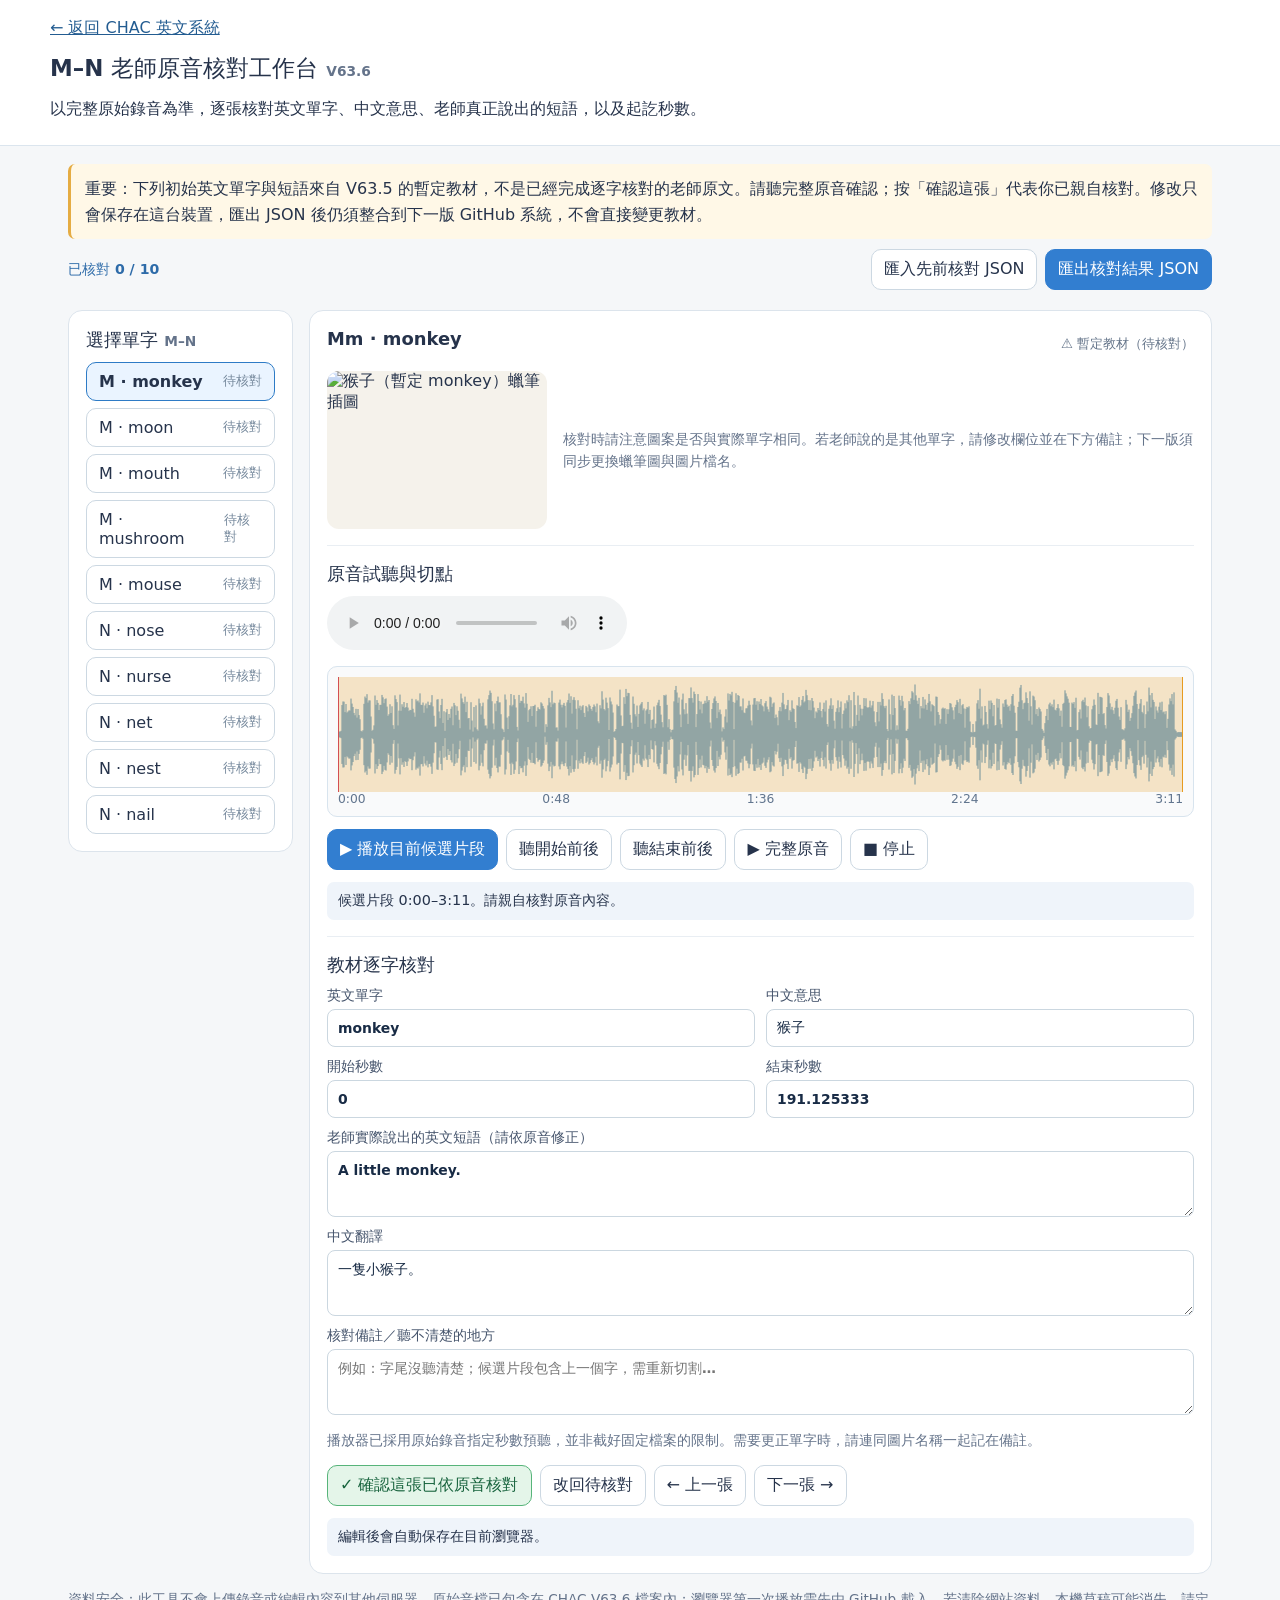
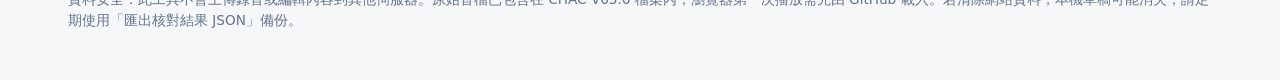
==== mn-review.html @ 21d8c5e6 "Add files via upload" ====
<!doctype html>
<html lang="zh-Hant">
<head>
<meta charset="utf-8"><meta name="viewport" content="width=device-width, initial-scale=1, viewport-fit=cover">
<meta name="theme-color" content="#edf5fb"><title>CHAC V63.6｜M–N 老師原音核對</title>
<style>
:root {font-family:system-ui,-apple-system,"Noto Sans TC",sans-serif;color:#26334b;background:#f5f7f9;font-synthesis:none}
*{box-sizing:border-box}body{margin:0}button,input,textarea{font:inherit}button{cursor:pointer;border:1px solid #ccd8e2;border-radius:10px;background:#fff;padding:9px 12px;color:#26334b}button:hover{background:#eff6fc}button:focus-visible,input:focus-visible,textarea:focus-visible{outline:3px solid #4b98ec;outline-offset:2px}
a{color:#235c91}h1{font-size:1.43rem;margin:.1em 0 .5em}h2{font-size:1.12rem;margin:0 0 10px}p{line-height:1.65}.small,.help{font-size:.86rem;color:#64738a}.warn{padding:12px 14px;background:#fff8e7;border-left:3px solid #e5ac43;border-radius:7px;line-height:1.6}
.header{background:#fff;border-bottom:1px solid #dbe5ee;padding:18px max(16px,calc((100vw - 1180px)/2))}.header p{margin:5px 0}.header a{display:inline-block;margin-bottom:12px}.container{max-width:1180px;margin:auto;padding:18px}.bar{display:flex;justify-content:space-between;align-items:center;flex-wrap:wrap;gap:12px;margin:10px 0 20px}.primary{background:#327ed0;color:#fff;border-color:#327ed0}.primary:hover{background:#276bb4}.complete{background:#e4f5e9;border-color:#57b47a;color:#17633d}.layout{display:grid;grid-template-columns:225px minmax(0,1fr);gap:16px;align-items:start}.panel{background:white;border:1px solid #dce4ec;border-radius:14px;padding:17px}.itemlist{display:grid;gap:7px}.item{width:100%;display:flex;align-items:center;justify-content:space-between;text-align:left;gap:12px}.item.active{border-color:#2d7bc6;background:#eaf4ff;font-weight:700}.dot{font-size:.8rem;color:#75889c}.item.reviewed .dot{color:#298655}.upper{display:grid;grid-template-columns:220px minmax(0,1fr);gap:16px;align-items:center}.picture{width:220px;height:158px;object-fit:contain;background:#f5f2eb;border-radius:12px}.fields{display:grid;grid-template-columns:repeat(2,minmax(0,1fr));gap:11px}.fields label{display:grid;gap:4px;font-size:.87rem;font-weight:600;color:#45546c}.fields input,.fields textarea{width:100%;border:1px solid #cbd7e0;border-radius:8px;padding:10px;background:white;color:#182b45}.fields .wide{grid-column:1/-1}.fields textarea{min-height:66px;resize:vertical}.player{margin:14px 0}.player audio{width:100%;margin-bottom:10px}.actions{display:flex;gap:8px;flex-wrap:wrap}.timeline{border:1px solid #d8e4ee;background:#f9fafb;border-radius:10px;padding:10px;margin:12px 0}.timeline canvas{display:block;width:100%;height:115px;touch-action:manipulation;cursor:crosshair}.timeline .ticks{display:flex;justify-content:space-between;color:#61758e;font-size:.77rem;font-variant-numeric:tabular-nums}.status{padding:8px 11px;border-radius:7px;background:#eff4fa;line-height:1.5;font-size:.9rem;margin-top:12px}.heading2{display:flex;gap:12px;align-items:center;justify-content:space-between;flex-wrap:wrap;margin-bottom:12px}.heading2 .meta{font-size:.84rem;color:#65758a}.foot{margin:15px 0 30px;color:#64738a;font-size:.85rem;line-height:1.6}.separator{height:1px;background:#e9eef3;margin:16px 0}.count{font-size:.88rem;font-weight:700;color:#2d6ba9}
@media(max-width:780px){.layout{grid-template-columns:1fr}.itemlist{grid-template-columns:repeat(5,minmax(0,1fr))}.item{font-size:.8rem;padding:9px 6px;display:block;text-align:center}.item .dot{display:block}.upper{grid-template-columns:150px 1fr}.picture{width:150px;height:115px}}
@media(max-width:560px){.container{padding:10px}.panel{padding:13px}.itemlist{grid-template-columns:repeat(5,minmax(0,1fr))}.upper{grid-template-columns:1fr}.picture{width:100%;height:170px}.fields{grid-template-columns:1fr}.header{padding:15px}.actions button{flex:1 1 40%}.item{font-size:.73rem}}
</style>
</head>
<body>
<header class="header"><a href="index.html">← 返回 CHAC 英文系統</a><h1>M–N 老師原音核對工作台 <span class="small">V63.6</span></h1><p>以完整原始錄音為準，逐張核對英文單字、中文意思、老師真正說出的短語，以及起訖秒數。</p></header>
<main class="container">
<div class="warn"><strong>重要：</strong>下列初始英文單字與短語來自 V63.5 的<strong>暫定教材</strong>，不是已經完成逐字核對的老師原文。請聽完整原音確認；按「確認這張」代表你已親自核對。修改只會保存在這台裝置，匯出 JSON 後仍須整合到下一版 GitHub 系統，不會直接變更教材。</div>
<div class="bar"><span id="progress" class="count">已核對 0 / 10</span><div class="actions"><button id="importBtn" type="button">匯入先前核對 JSON</button><button id="exportBtn" class="primary" type="button">匯出核對結果 JSON</button><input id="importFile" type="file" accept="application/json,.json" hidden></div></div>
<div class="layout">
 <aside class="panel"><h2>選擇單字 <span class="small">M–N</span></h2><div id="wordList" class="itemlist"></div></aside>
 <section class="panel">
  <div class="heading2"><h2 id="wordHeading">載入中</h2><span id="wordState" class="meta">未確認</span></div>
  <div class="upper"><img id="wordImage" class="picture" src="" alt="蠟筆圖卡"><p class="help">核對時請注意<strong>圖案是否與實際單字相同</strong>。若老師說的是其他單字，請修改欄位並在下方備註；下一版須同步更換蠟筆圖與圖片檔名。</p></div>
  <div class="separator"></div>
  <h2>原音試聽與切點</h2>
  <audio id="originalAudio" src="audio/MN.m4a" controls preload="metadata" aria-label="M–N 完整老師原始錄音"></audio>
  <div class="timeline"><canvas id="wave" width="900" height="115" aria-label="完整錄音波形，點選可跳到對應秒數"></canvas><div class="ticks"><span>0:00</span><span>0:48</span><span>1:36</span><span>2:24</span><span>3:11</span></div></div>
  <div class="actions"><button id="playClip" class="primary">▶ 播放目前候選片段</button><button id="playStart">聽開始前後</button><button id="playEnd">聽結束前後</button><button id="playAll">▶ 完整原音</button><button id="stopAudio">■ 停止</button></div>
  <p id="audioStatus" class="status" role="status" aria-live="polite">先播放候選片段，再微調起訖秒數。</p>
  <div class="separator"></div>
  <h2>教材逐字核對</h2>
  <div class="fields">
    <label>英文單字<input id="word" autocomplete="off" spellcheck="false"></label>
    <label>中文意思<input id="zh" autocomplete="off"></label>
    <label>開始秒數<input id="start" type="number" min="0" max="191.13" step="0.01" inputmode="decimal"></label>
    <label>結束秒數<input id="end" type="number" min="0" max="191.13" step="0.01" inputmode="decimal"></label>
    <label class="wide">老師實際說出的英文短語（請依原音修正）<textarea id="sentence" spellcheck="false"></textarea></label>
    <label class="wide">中文翻譯<textarea id="translation"></textarea></label>
    <label class="wide">核對備註／聽不清楚的地方<textarea id="notes" placeholder="例如：字尾沒聽清楚；候選片段包含上一個字，需重新切割…"></textarea></label>
  </div>
  <p class="help">播放器已採用原始錄音指定秒數預聽，並非截好固定檔案的限制。需要更正單字時，請連同圖片名稱一起記在備註。</p>
  <div class="actions"><button id="confirm" class="complete">✓ 確認這張已依原音核對</button><button id="unconfirm">改回待核對</button><button id="prevWord">← 上一張</button><button id="nextWord">下一張 →</button></div>
  <div id="saveStatus" class="status" role="status" aria-live="polite">編輯後會自動保存在目前瀏覽器。</div>
 </section>
</div>
<p class="foot">資料安全：此工具不會上傳錄音或編輯內容到其他伺服器。原始音檔已包含在 CHAC V63.6 檔案內；瀏覽器第一次播放需先由 GitHub 載入。若清除網站資料，本機草稿可能消失，請定期使用「匯出核對結果 JSON」備份。</p>
</main>
<script src="data.js?v=636"></script><script src="clipmap.js?v=636"></script><script src="mn-waveform.js?v=636"></script><script src="mn-review.js?v=636"></script>
</body></html>
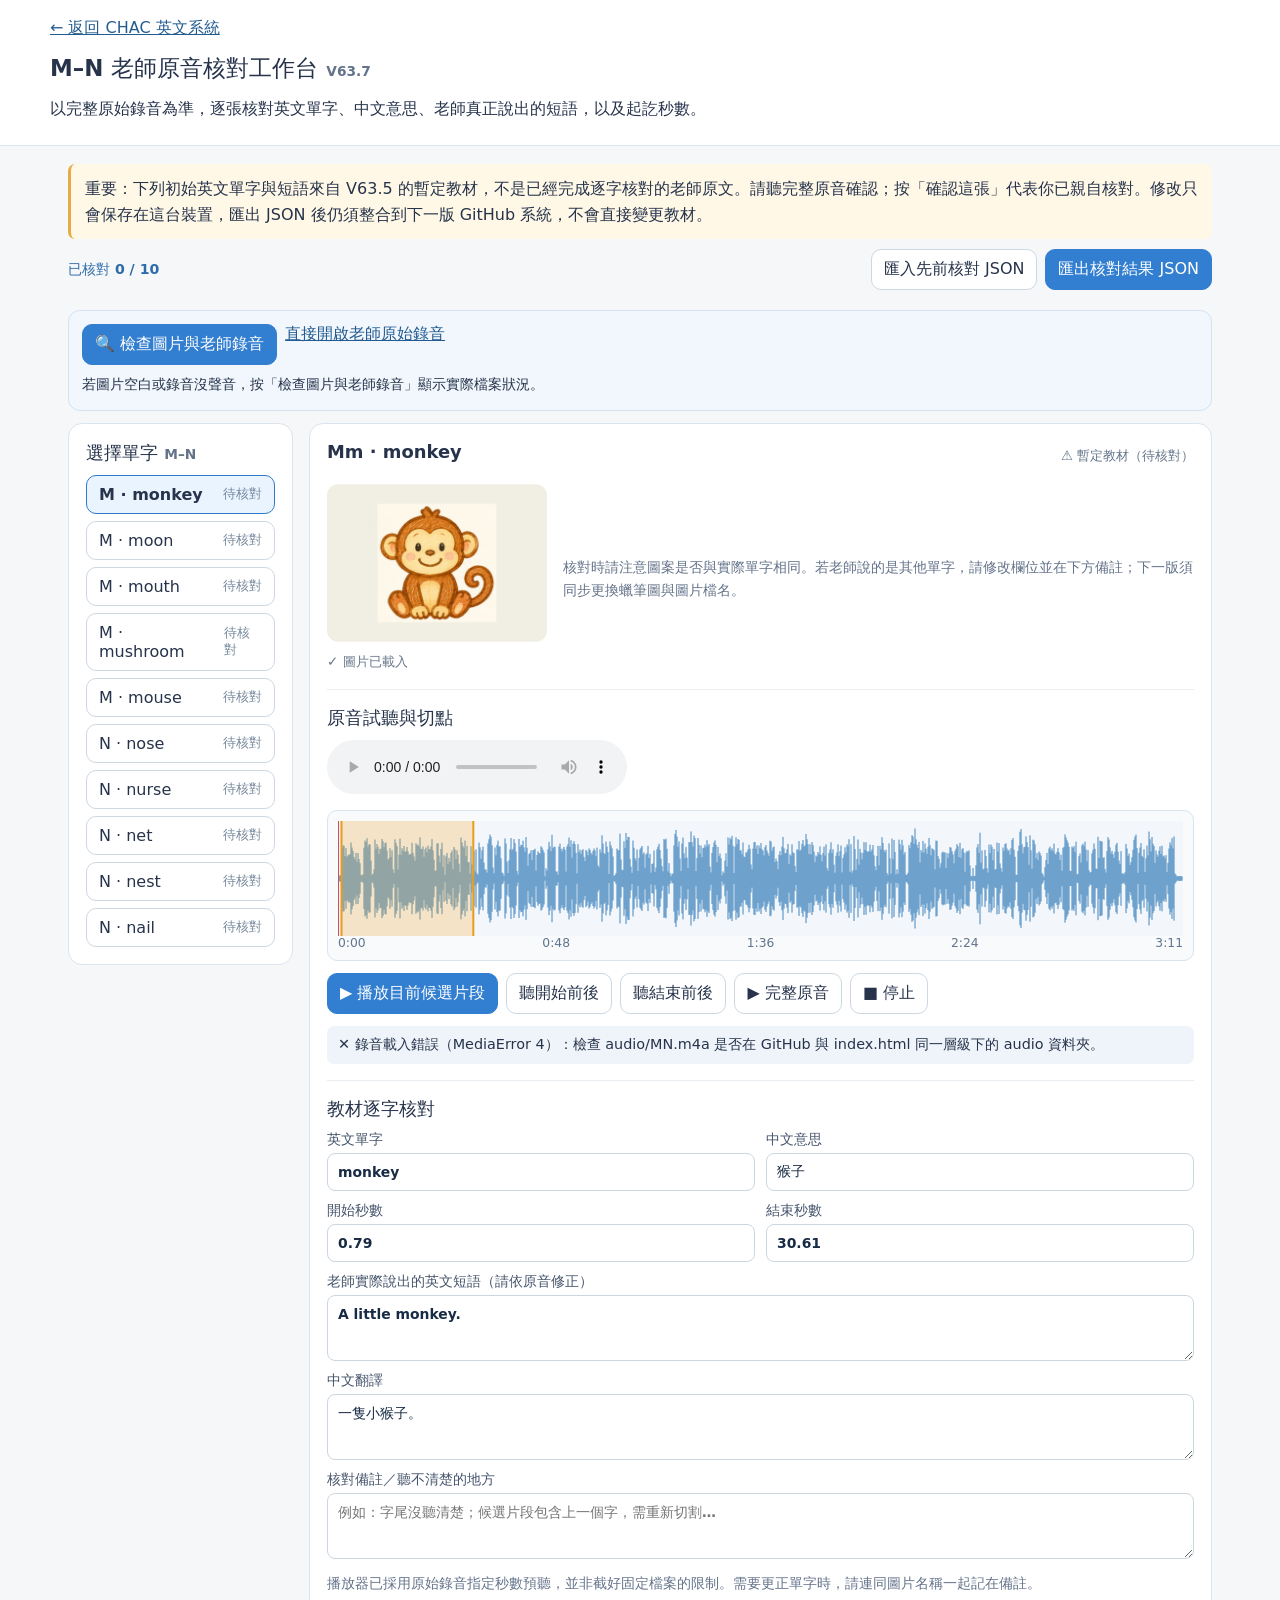
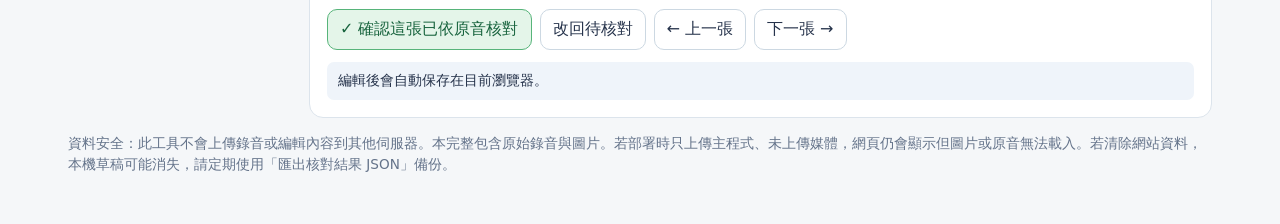
==== commit b7497c8f: "Add files via upload" ====
--- a/mn-review.html
+++ b/mn-review.html
@@ -2,29 +2,33 @@
 <html lang="zh-Hant">
 <head>
 <meta charset="utf-8"><meta name="viewport" content="width=device-width, initial-scale=1, viewport-fit=cover">
-<meta name="theme-color" content="#edf5fb"><title>CHAC V63.6｜M–N 老師原音核對</title>
+<meta name="theme-color" content="#edf5fb"><title>CHAC V63.7｜M–N 老師原音核對</title>
 <style>
 :root {font-family:system-ui,-apple-system,"Noto Sans TC",sans-serif;color:#26334b;background:#f5f7f9;font-synthesis:none}
 *{box-sizing:border-box}body{margin:0}button,input,textarea{font:inherit}button{cursor:pointer;border:1px solid #ccd8e2;border-radius:10px;background:#fff;padding:9px 12px;color:#26334b}button:hover{background:#eff6fc}button:focus-visible,input:focus-visible,textarea:focus-visible{outline:3px solid #4b98ec;outline-offset:2px}
 a{color:#235c91}h1{font-size:1.43rem;margin:.1em 0 .5em}h2{font-size:1.12rem;margin:0 0 10px}p{line-height:1.65}.small,.help{font-size:.86rem;color:#64738a}.warn{padding:12px 14px;background:#fff8e7;border-left:3px solid #e5ac43;border-radius:7px;line-height:1.6}
-.header{background:#fff;border-bottom:1px solid #dbe5ee;padding:18px max(16px,calc((100vw - 1180px)/2))}.header p{margin:5px 0}.header a{display:inline-block;margin-bottom:12px}.container{max-width:1180px;margin:auto;padding:18px}.bar{display:flex;justify-content:space-between;align-items:center;flex-wrap:wrap;gap:12px;margin:10px 0 20px}.primary{background:#327ed0;color:#fff;border-color:#327ed0}.primary:hover{background:#276bb4}.complete{background:#e4f5e9;border-color:#57b47a;color:#17633d}.layout{display:grid;grid-template-columns:225px minmax(0,1fr);gap:16px;align-items:start}.panel{background:white;border:1px solid #dce4ec;border-radius:14px;padding:17px}.itemlist{display:grid;gap:7px}.item{width:100%;display:flex;align-items:center;justify-content:space-between;text-align:left;gap:12px}.item.active{border-color:#2d7bc6;background:#eaf4ff;font-weight:700}.dot{font-size:.8rem;color:#75889c}.item.reviewed .dot{color:#298655}.upper{display:grid;grid-template-columns:220px minmax(0,1fr);gap:16px;align-items:center}.picture{width:220px;height:158px;object-fit:contain;background:#f5f2eb;border-radius:12px}.fields{display:grid;grid-template-columns:repeat(2,minmax(0,1fr));gap:11px}.fields label{display:grid;gap:4px;font-size:.87rem;font-weight:600;color:#45546c}.fields input,.fields textarea{width:100%;border:1px solid #cbd7e0;border-radius:8px;padding:10px;background:white;color:#182b45}.fields .wide{grid-column:1/-1}.fields textarea{min-height:66px;resize:vertical}.player{margin:14px 0}.player audio{width:100%;margin-bottom:10px}.actions{display:flex;gap:8px;flex-wrap:wrap}.timeline{border:1px solid #d8e4ee;background:#f9fafb;border-radius:10px;padding:10px;margin:12px 0}.timeline canvas{display:block;width:100%;height:115px;touch-action:manipulation;cursor:crosshair}.timeline .ticks{display:flex;justify-content:space-between;color:#61758e;font-size:.77rem;font-variant-numeric:tabular-nums}.status{padding:8px 11px;border-radius:7px;background:#eff4fa;line-height:1.5;font-size:.9rem;margin-top:12px}.heading2{display:flex;gap:12px;align-items:center;justify-content:space-between;flex-wrap:wrap;margin-bottom:12px}.heading2 .meta{font-size:.84rem;color:#65758a}.foot{margin:15px 0 30px;color:#64738a;font-size:.85rem;line-height:1.6}.separator{height:1px;background:#e9eef3;margin:16px 0}.count{font-size:.88rem;font-weight:700;color:#2d6ba9}
+.header{background:#fff;border-bottom:1px solid #dbe5ee;padding:18px max(16px,calc((100vw - 1180px)/2))}.header p{margin:5px 0}.header a{display:inline-block;margin-bottom:12px}.container{max-width:1180px;margin:auto;padding:18px}.bar{display:flex;justify-content:space-between;align-items:center;flex-wrap:wrap;gap:12px;margin:10px 0 20px}.primary{background:#327ed0;color:#fff;border-color:#327ed0}.primary:hover{background:#276bb4}.complete{background:#e4f5e9;border-color:#57b47a;color:#17633d}.layout{display:grid;grid-template-columns:225px minmax(0,1fr);gap:16px;align-items:start}.panel{background:white;border:1px solid #dce4ec;border-radius:14px;padding:17px}.itemlist{display:grid;gap:7px}.item{width:100%;display:flex;align-items:center;justify-content:space-between;text-align:left;gap:12px}.item.active{border-color:#2d7bc6;background:#eaf4ff;font-weight:700}.dot{font-size:.8rem;color:#75889c}.item.reviewed .dot{color:#298655}.image-status{font-size:.84rem;color:#68768a;margin:5px 0 0}.image-status.is-error{color:#aa4f1d;font-weight:600}.check-panel{background:#f1f7fc;border:1px solid #d4e3ef;padding:13px;border-radius:12px;margin:12px 0}.check-result{font-size:.87rem;white-space:pre-wrap;line-height:1.7;margin-top:8px}.upper{display:grid;grid-template-columns:220px minmax(0,1fr);gap:16px;align-items:center}.picture{width:220px;height:158px;object-fit:contain;background:#f5f2eb;border-radius:12px}.fields{display:grid;grid-template-columns:repeat(2,minmax(0,1fr));gap:11px}.fields label{display:grid;gap:4px;font-size:.87rem;font-weight:600;color:#45546c}.fields input,.fields textarea{width:100%;border:1px solid #cbd7e0;border-radius:8px;padding:10px;background:white;color:#182b45}.fields .wide{grid-column:1/-1}.fields textarea{min-height:66px;resize:vertical}.player{margin:14px 0}.player audio{width:100%;margin-bottom:10px}.actions{display:flex;gap:8px;flex-wrap:wrap}.timeline{border:1px solid #d8e4ee;background:#f9fafb;border-radius:10px;padding:10px;margin:12px 0}.timeline canvas{display:block;width:100%;height:115px;touch-action:manipulation;cursor:crosshair}.timeline .ticks{display:flex;justify-content:space-between;color:#61758e;font-size:.77rem;font-variant-numeric:tabular-nums}.status{padding:8px 11px;border-radius:7px;background:#eff4fa;line-height:1.5;font-size:.9rem;margin-top:12px}.heading2{display:flex;gap:12px;align-items:center;justify-content:space-between;flex-wrap:wrap;margin-bottom:12px}.heading2 .meta{font-size:.84rem;color:#65758a}.foot{margin:15px 0 30px;color:#64738a;font-size:.85rem;line-height:1.6}.separator{height:1px;background:#e9eef3;margin:16px 0}.count{font-size:.88rem;font-weight:700;color:#2d6ba9}
 @media(max-width:780px){.layout{grid-template-columns:1fr}.itemlist{grid-template-columns:repeat(5,minmax(0,1fr))}.item{font-size:.8rem;padding:9px 6px;display:block;text-align:center}.item .dot{display:block}.upper{grid-template-columns:150px 1fr}.picture{width:150px;height:115px}}
 @media(max-width:560px){.container{padding:10px}.panel{padding:13px}.itemlist{grid-template-columns:repeat(5,minmax(0,1fr))}.upper{grid-template-columns:1fr}.picture{width:100%;height:170px}.fields{grid-template-columns:1fr}.header{padding:15px}.actions button{flex:1 1 40%}.item{font-size:.73rem}}
 </style>
 </head>
 <body>
-<header class="header"><a href="index.html">← 返回 CHAC 英文系統</a><h1>M–N 老師原音核對工作台 <span class="small">V63.6</span></h1><p>以完整原始錄音為準，逐張核對英文單字、中文意思、老師真正說出的短語，以及起訖秒數。</p></header>
+<header class="header"><a href="index.html">← 返回 CHAC 英文系統</a><h1>M–N 老師原音核對工作台 <span class="small">V63.7</span></h1><p>以完整原始錄音為準，逐張核對英文單字、中文意思、老師真正說出的短語，以及起訖秒數。</p></header>
 <main class="container">
 <div class="warn"><strong>重要：</strong>下列初始英文單字與短語來自 V63.5 的<strong>暫定教材</strong>，不是已經完成逐字核對的老師原文。請聽完整原音確認；按「確認這張」代表你已親自核對。修改只會保存在這台裝置，匯出 JSON 後仍須整合到下一版 GitHub 系統，不會直接變更教材。</div>
 <div class="bar"><span id="progress" class="count">已核對 0 / 10</span><div class="actions"><button id="importBtn" type="button">匯入先前核對 JSON</button><button id="exportBtn" class="primary" type="button">匯出核對結果 JSON</button><input id="importFile" type="file" accept="application/json,.json" hidden></div></div>
+<div class="check-panel" aria-label="資源載入檢查">
+ <div class="actions"><button id="checkAssets" type="button" class="primary">🔍 檢查圖片與老師錄音</button><a id="openAudioDirect" href="audio/MN.m4a?v=637" target="_blank" rel="noopener">直接開啟老師原始錄音</a></div>
+ <div id="assetReport" class="check-result" aria-live="polite">若圖片空白或錄音沒聲音，按「檢查圖片與老師錄音」顯示實際檔案狀況。</div>
+</div>
 <div class="layout">
  <aside class="panel"><h2>選擇單字 <span class="small">M–N</span></h2><div id="wordList" class="itemlist"></div></aside>
  <section class="panel">
   <div class="heading2"><h2 id="wordHeading">載入中</h2><span id="wordState" class="meta">未確認</span></div>
-  <div class="upper"><img id="wordImage" class="picture" src="" alt="蠟筆圖卡"><p class="help">核對時請注意<strong>圖案是否與實際單字相同</strong>。若老師說的是其他單字，請修改欄位並在下方備註；下一版須同步更換蠟筆圖與圖片檔名。</p></div>
+  <div class="upper"><div><img id="wordImage" class="picture" alt="蠟筆圖卡"><p id="imageStatus" class="image-status" role="status" aria-live="polite">圖片準備載入中</p></div><p class="help">核對時請注意<strong>圖案是否與實際單字相同</strong>。若老師說的是其他單字，請修改欄位並在下方備註；下一版須同步更換蠟筆圖與圖片檔名。</p></div>
   <div class="separator"></div>
   <h2>原音試聽與切點</h2>
-  <audio id="originalAudio" src="audio/MN.m4a" controls preload="metadata" aria-label="M–N 完整老師原始錄音"></audio>
+  <audio id="originalAudio" src="audio/MN.m4a?v=637" controls preload="metadata" playsinline aria-label="M–N 完整老師原始錄音"></audio>
   <div class="timeline"><canvas id="wave" width="900" height="115" aria-label="完整錄音波形，點選可跳到對應秒數"></canvas><div class="ticks"><span>0:00</span><span>0:48</span><span>1:36</span><span>2:24</span><span>3:11</span></div></div>
   <div class="actions"><button id="playClip" class="primary">▶ 播放目前候選片段</button><button id="playStart">聽開始前後</button><button id="playEnd">聽結束前後</button><button id="playAll">▶ 完整原音</button><button id="stopAudio">■ 停止</button></div>
   <p id="audioStatus" class="status" role="status" aria-live="polite">先播放候選片段，再微調起訖秒數。</p>
@@ -44,7 +48,7 @@
   <div id="saveStatus" class="status" role="status" aria-live="polite">編輯後會自動保存在目前瀏覽器。</div>
  </section>
 </div>
-<p class="foot">資料安全：此工具不會上傳錄音或編輯內容到其他伺服器。原始音檔已包含在 CHAC V63.6 檔案內；瀏覽器第一次播放需先由 GitHub 載入。若清除網站資料，本機草稿可能消失，請定期使用「匯出核對結果 JSON」備份。</p>
+<p class="foot">資料安全：此工具不會上傳錄音或編輯內容到其他伺服器。本完整包含原始錄音與圖片。若部署時只上傳主程式、未上傳媒體，網頁仍會顯示但圖片或原音無法載入。若清除網站資料，本機草稿可能消失，請定期使用「匯出核對結果 JSON」備份。</p>
 </main>
-<script src="data.js?v=636"></script><script src="clipmap.js?v=636"></script><script src="mn-waveform.js?v=636"></script><script src="mn-review.js?v=636"></script>
+<script src="data.js?v=637"></script><script src="clipmap.js?v=637"></script><script src="mn-waveform.js?v=637"></script><script src="mn-review.js?v=637"></script>
 </body></html>
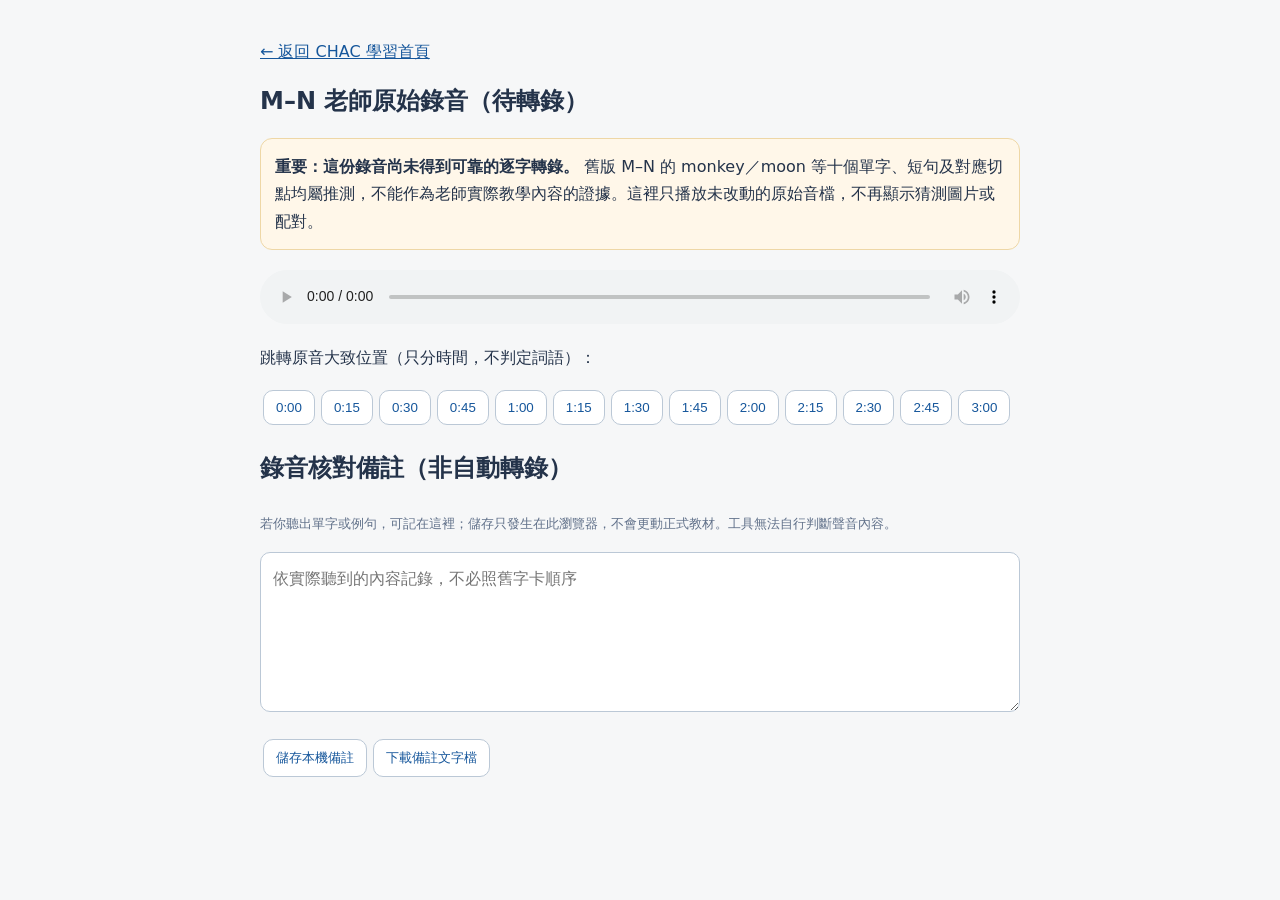
==== commit 0cbbeb72: "Add files via upload" ====
--- a/mn-review.html
+++ b/mn-review.html
@@ -1,54 +1,19 @@
 <!doctype html>
-<html lang="zh-Hant">
-<head>
-<meta charset="utf-8"><meta name="viewport" content="width=device-width, initial-scale=1, viewport-fit=cover">
-<meta name="theme-color" content="#edf5fb"><title>CHAC V63.7｜M–N 老師原音核對</title>
-<style>
-:root {font-family:system-ui,-apple-system,"Noto Sans TC",sans-serif;color:#26334b;background:#f5f7f9;font-synthesis:none}
-*{box-sizing:border-box}body{margin:0}button,input,textarea{font:inherit}button{cursor:pointer;border:1px solid #ccd8e2;border-radius:10px;background:#fff;padding:9px 12px;color:#26334b}button:hover{background:#eff6fc}button:focus-visible,input:focus-visible,textarea:focus-visible{outline:3px solid #4b98ec;outline-offset:2px}
-a{color:#235c91}h1{font-size:1.43rem;margin:.1em 0 .5em}h2{font-size:1.12rem;margin:0 0 10px}p{line-height:1.65}.small,.help{font-size:.86rem;color:#64738a}.warn{padding:12px 14px;background:#fff8e7;border-left:3px solid #e5ac43;border-radius:7px;line-height:1.6}
-.header{background:#fff;border-bottom:1px solid #dbe5ee;padding:18px max(16px,calc((100vw - 1180px)/2))}.header p{margin:5px 0}.header a{display:inline-block;margin-bottom:12px}.container{max-width:1180px;margin:auto;padding:18px}.bar{display:flex;justify-content:space-between;align-items:center;flex-wrap:wrap;gap:12px;margin:10px 0 20px}.primary{background:#327ed0;color:#fff;border-color:#327ed0}.primary:hover{background:#276bb4}.complete{background:#e4f5e9;border-color:#57b47a;color:#17633d}.layout{display:grid;grid-template-columns:225px minmax(0,1fr);gap:16px;align-items:start}.panel{background:white;border:1px solid #dce4ec;border-radius:14px;padding:17px}.itemlist{display:grid;gap:7px}.item{width:100%;display:flex;align-items:center;justify-content:space-between;text-align:left;gap:12px}.item.active{border-color:#2d7bc6;background:#eaf4ff;font-weight:700}.dot{font-size:.8rem;color:#75889c}.item.reviewed .dot{color:#298655}.image-status{font-size:.84rem;color:#68768a;margin:5px 0 0}.image-status.is-error{color:#aa4f1d;font-weight:600}.check-panel{background:#f1f7fc;border:1px solid #d4e3ef;padding:13px;border-radius:12px;margin:12px 0}.check-result{font-size:.87rem;white-space:pre-wrap;line-height:1.7;margin-top:8px}.upper{display:grid;grid-template-columns:220px minmax(0,1fr);gap:16px;align-items:center}.picture{width:220px;height:158px;object-fit:contain;background:#f5f2eb;border-radius:12px}.fields{display:grid;grid-template-columns:repeat(2,minmax(0,1fr));gap:11px}.fields label{display:grid;gap:4px;font-size:.87rem;font-weight:600;color:#45546c}.fields input,.fields textarea{width:100%;border:1px solid #cbd7e0;border-radius:8px;padding:10px;background:white;color:#182b45}.fields .wide{grid-column:1/-1}.fields textarea{min-height:66px;resize:vertical}.player{margin:14px 0}.player audio{width:100%;margin-bottom:10px}.actions{display:flex;gap:8px;flex-wrap:wrap}.timeline{border:1px solid #d8e4ee;background:#f9fafb;border-radius:10px;padding:10px;margin:12px 0}.timeline canvas{display:block;width:100%;height:115px;touch-action:manipulation;cursor:crosshair}.timeline .ticks{display:flex;justify-content:space-between;color:#61758e;font-size:.77rem;font-variant-numeric:tabular-nums}.status{padding:8px 11px;border-radius:7px;background:#eff4fa;line-height:1.5;font-size:.9rem;margin-top:12px}.heading2{display:flex;gap:12px;align-items:center;justify-content:space-between;flex-wrap:wrap;margin-bottom:12px}.heading2 .meta{font-size:.84rem;color:#65758a}.foot{margin:15px 0 30px;color:#64738a;font-size:.85rem;line-height:1.6}.separator{height:1px;background:#e9eef3;margin:16px 0}.count{font-size:.88rem;font-weight:700;color:#2d6ba9}
-@media(max-width:780px){.layout{grid-template-columns:1fr}.itemlist{grid-template-columns:repeat(5,minmax(0,1fr))}.item{font-size:.8rem;padding:9px 6px;display:block;text-align:center}.item .dot{display:block}.upper{grid-template-columns:150px 1fr}.picture{width:150px;height:115px}}
-@media(max-width:560px){.container{padding:10px}.panel{padding:13px}.itemlist{grid-template-columns:repeat(5,minmax(0,1fr))}.upper{grid-template-columns:1fr}.picture{width:100%;height:170px}.fields{grid-template-columns:1fr}.header{padding:15px}.actions button{flex:1 1 40%}.item{font-size:.73rem}}
-</style>
-</head>
-<body>
-<header class="header"><a href="index.html">← 返回 CHAC 英文系統</a><h1>M–N 老師原音核對工作台 <span class="small">V63.7</span></h1><p>以完整原始錄音為準，逐張核對英文單字、中文意思、老師真正說出的短語，以及起訖秒數。</p></header>
-<main class="container">
-<div class="warn"><strong>重要：</strong>下列初始英文單字與短語來自 V63.5 的<strong>暫定教材</strong>，不是已經完成逐字核對的老師原文。請聽完整原音確認；按「確認這張」代表你已親自核對。修改只會保存在這台裝置，匯出 JSON 後仍須整合到下一版 GitHub 系統，不會直接變更教材。</div>
-<div class="bar"><span id="progress" class="count">已核對 0 / 10</span><div class="actions"><button id="importBtn" type="button">匯入先前核對 JSON</button><button id="exportBtn" class="primary" type="button">匯出核對結果 JSON</button><input id="importFile" type="file" accept="application/json,.json" hidden></div></div>
-<div class="check-panel" aria-label="資源載入檢查">
- <div class="actions"><button id="checkAssets" type="button" class="primary">🔍 檢查圖片與老師錄音</button><a id="openAudioDirect" href="audio/MN.m4a?v=637" target="_blank" rel="noopener">直接開啟老師原始錄音</a></div>
- <div id="assetReport" class="check-result" aria-live="polite">若圖片空白或錄音沒聲音，按「檢查圖片與老師錄音」顯示實際檔案狀況。</div>
-</div>
-<div class="layout">
- <aside class="panel"><h2>選擇單字 <span class="small">M–N</span></h2><div id="wordList" class="itemlist"></div></aside>
- <section class="panel">
-  <div class="heading2"><h2 id="wordHeading">載入中</h2><span id="wordState" class="meta">未確認</span></div>
-  <div class="upper"><div><img id="wordImage" class="picture" alt="蠟筆圖卡"><p id="imageStatus" class="image-status" role="status" aria-live="polite">圖片準備載入中</p></div><p class="help">核對時請注意<strong>圖案是否與實際單字相同</strong>。若老師說的是其他單字，請修改欄位並在下方備註；下一版須同步更換蠟筆圖與圖片檔名。</p></div>
-  <div class="separator"></div>
-  <h2>原音試聽與切點</h2>
-  <audio id="originalAudio" src="audio/MN.m4a?v=637" controls preload="metadata" playsinline aria-label="M–N 完整老師原始錄音"></audio>
-  <div class="timeline"><canvas id="wave" width="900" height="115" aria-label="完整錄音波形，點選可跳到對應秒數"></canvas><div class="ticks"><span>0:00</span><span>0:48</span><span>1:36</span><span>2:24</span><span>3:11</span></div></div>
-  <div class="actions"><button id="playClip" class="primary">▶ 播放目前候選片段</button><button id="playStart">聽開始前後</button><button id="playEnd">聽結束前後</button><button id="playAll">▶ 完整原音</button><button id="stopAudio">■ 停止</button></div>
-  <p id="audioStatus" class="status" role="status" aria-live="polite">先播放候選片段，再微調起訖秒數。</p>
-  <div class="separator"></div>
-  <h2>教材逐字核對</h2>
-  <div class="fields">
-    <label>英文單字<input id="word" autocomplete="off" spellcheck="false"></label>
-    <label>中文意思<input id="zh" autocomplete="off"></label>
-    <label>開始秒數<input id="start" type="number" min="0" max="191.13" step="0.01" inputmode="decimal"></label>
-    <label>結束秒數<input id="end" type="number" min="0" max="191.13" step="0.01" inputmode="decimal"></label>
-    <label class="wide">老師實際說出的英文短語（請依原音修正）<textarea id="sentence" spellcheck="false"></textarea></label>
-    <label class="wide">中文翻譯<textarea id="translation"></textarea></label>
-    <label class="wide">核對備註／聽不清楚的地方<textarea id="notes" placeholder="例如：字尾沒聽清楚；候選片段包含上一個字，需重新切割…"></textarea></label>
-  </div>
-  <p class="help">播放器已採用原始錄音指定秒數預聽，並非截好固定檔案的限制。需要更正單字時，請連同圖片名稱一起記在備註。</p>
-  <div class="actions"><button id="confirm" class="complete">✓ 確認這張已依原音核對</button><button id="unconfirm">改回待核對</button><button id="prevWord">← 上一張</button><button id="nextWord">下一張 →</button></div>
-  <div id="saveStatus" class="status" role="status" aria-live="polite">編輯後會自動保存在目前瀏覽器。</div>
- </section>
-</div>
-<p class="foot">資料安全：此工具不會上傳錄音或編輯內容到其他伺服器。本完整包含原始錄音與圖片。若部署時只上傳主程式、未上傳媒體，網頁仍會顯示但圖片或原音無法載入。若清除網站資料，本機草稿可能消失，請定期使用「匯出核對結果 JSON」備份。</p>
-</main>
-<script src="data.js?v=637"></script><script src="clipmap.js?v=637"></script><script src="mn-waveform.js?v=637"></script><script src="mn-review.js?v=637"></script>
-</body></html>
+<html lang="zh-Hant"><head><meta charset="utf-8"><meta name="viewport" content="width=device-width,initial-scale=1"><title>CHAC V63.8｜M–N 原始錄音核對</title>
+<style>body{font-family:system-ui,'Noto Sans TC',sans-serif;background:#f6f7f8;color:#24334a;margin:auto;max-width:760px;padding:22px 16px;line-height:1.7}h1{font-size:24px}a,button{color:#15569b}audio{display:block;width:100%;margin:20px 0}button{padding:9px 12px;margin:3px;border:1px solid #bbc8d6;border-radius:10px;background:white;cursor:pointer}.note{background:#fff7e9;border:1px solid #eed7a6;padding:14px;border-radius:12px}textarea{width:100%;height:160px;font:inherit;box-sizing:border-box;border:1px solid #bbc8d6;border-radius:10px;padding:12px}small{color:#61718a}</style></head>
+<body><p><a href="index.html">← 返回 CHAC 學習首頁</a></p><h1>M–N 老師原始錄音（待轉錄）</h1>
+<div class="note"><strong>重要：這份錄音尚未得到可靠的逐字轉錄。</strong> 舊版 M–N 的 monkey／moon 等十個單字、短句及對應切點均屬推測，不能作為老師實際教學內容的證據。這裡只播放未改動的原始音檔，不再顯示猜測圖片或配對。</div>
+<audio id="record" controls preload="metadata"><source src="audio/MN.m4a" type="audio/mp4">瀏覽器不支援音檔播放。</audio>
+<p>跳轉原音大致位置（只分時間，不判定詞語）：</p>
+<div id="jump"></div>
+<h2>錄音核對備註（非自動轉錄）</h2><p><small>若你聽出單字或例句，可記在這裡；儲存只發生在此瀏覽器，不會更動正式教材。工具無法自行判斷聲音內容。</small></p>
+<textarea id="notes" aria-label="原音備註" placeholder="依實際聽到的內容記錄，不必照舊字卡順序"></textarea>
+<p><button id="save">儲存本機備註</button><button id="export">下載備註文字檔</button></p><p id="msg" role="status"></p>
+<script>
+const a=document.querySelector('#record'),j=document.querySelector('#jump'),n=document.querySelector('#notes'),msg=document.querySelector('#msg');
+for(let s=0;s<=180;s+=15){const b=document.createElement('button');b.textContent=Math.floor(s/60)+':'+String(s%60).padStart(2,'0');b.onclick=()=>{a.currentTime=s;a.play().catch(()=>{msg.textContent='播放未啟動。請先按播放器上的播放鍵。'})};j.appendChild(b)}
+const key='chac-v638-mn-raw-audio-notes';try{n.value=localStorage.getItem(key)||''}catch(e){}
+document.querySelector('#save').onclick=()=>{try{localStorage.setItem(key,n.value);msg.textContent='備註已儲存在這台裝置'}catch(e){msg.textContent='儲存失敗，請使用下載備註'}};
+document.querySelector('#export').onclick=()=>{const blob=new Blob(['M–N 原音人工備註（非自動轉錄）\n\n'+n.value],{type:'text/plain;charset=utf-8'});const url=URL.createObjectURL(blob),e=document.createElement('a');e.href=url;e.download='CHAC_MN_原音核對備註.txt';e.click();setTimeout(()=>URL.revokeObjectURL(url),1000)};
+a.addEventListener('error',()=>msg.textContent='音檔讀取失敗，請確認 GitHub 內有 audio/MN.m4a');
+</script></body></html>
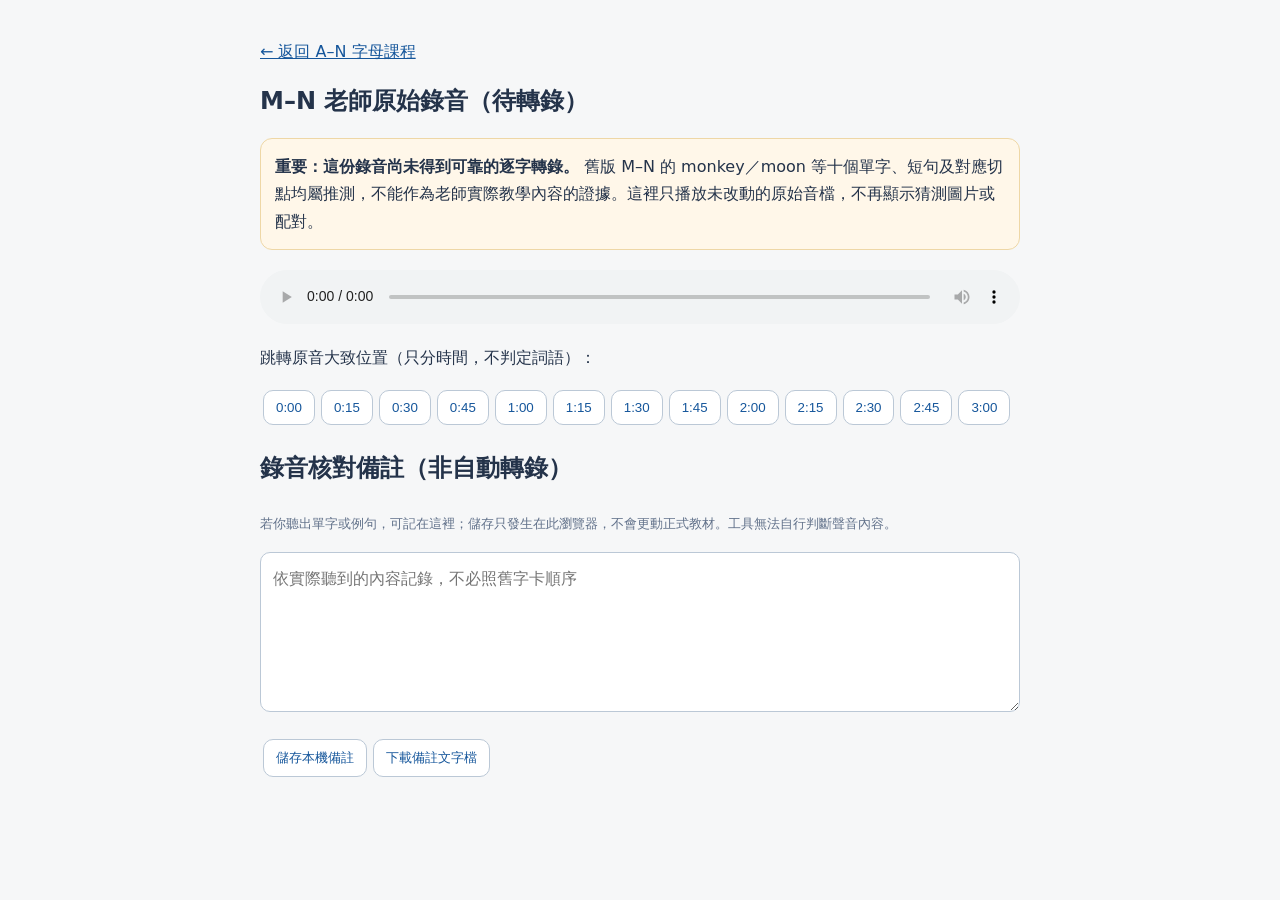
==== commit ca25d163: "Add files via upload" ====
--- a/mn-review.html
+++ b/mn-review.html
@@ -1,7 +1,7 @@
 <!doctype html>
-<html lang="zh-Hant"><head><meta charset="utf-8"><meta name="viewport" content="width=device-width,initial-scale=1"><title>CHAC V63.8｜M–N 原始錄音核對</title>
+<html lang="zh-Hant"><head><meta charset="utf-8"><meta name="viewport" content="width=device-width,initial-scale=1"><title>CHAC V63.9｜M–N 原始錄音核對</title>
 <style>body{font-family:system-ui,'Noto Sans TC',sans-serif;background:#f6f7f8;color:#24334a;margin:auto;max-width:760px;padding:22px 16px;line-height:1.7}h1{font-size:24px}a,button{color:#15569b}audio{display:block;width:100%;margin:20px 0}button{padding:9px 12px;margin:3px;border:1px solid #bbc8d6;border-radius:10px;background:white;cursor:pointer}.note{background:#fff7e9;border:1px solid #eed7a6;padding:14px;border-radius:12px}textarea{width:100%;height:160px;font:inherit;box-sizing:border-box;border:1px solid #bbc8d6;border-radius:10px;padding:12px}small{color:#61718a}</style></head>
-<body><p><a href="index.html">← 返回 CHAC 學習首頁</a></p><h1>M–N 老師原始錄音（待轉錄）</h1>
+<body><p><a href="index.html">← 返回 A–N 字母課程</a></p><h1>M–N 老師原始錄音（待轉錄）</h1>
 <div class="note"><strong>重要：這份錄音尚未得到可靠的逐字轉錄。</strong> 舊版 M–N 的 monkey／moon 等十個單字、短句及對應切點均屬推測，不能作為老師實際教學內容的證據。這裡只播放未改動的原始音檔，不再顯示猜測圖片或配對。</div>
 <audio id="record" controls preload="metadata"><source src="audio/MN.m4a" type="audio/mp4">瀏覽器不支援音檔播放。</audio>
 <p>跳轉原音大致位置（只分時間，不判定詞語）：</p>
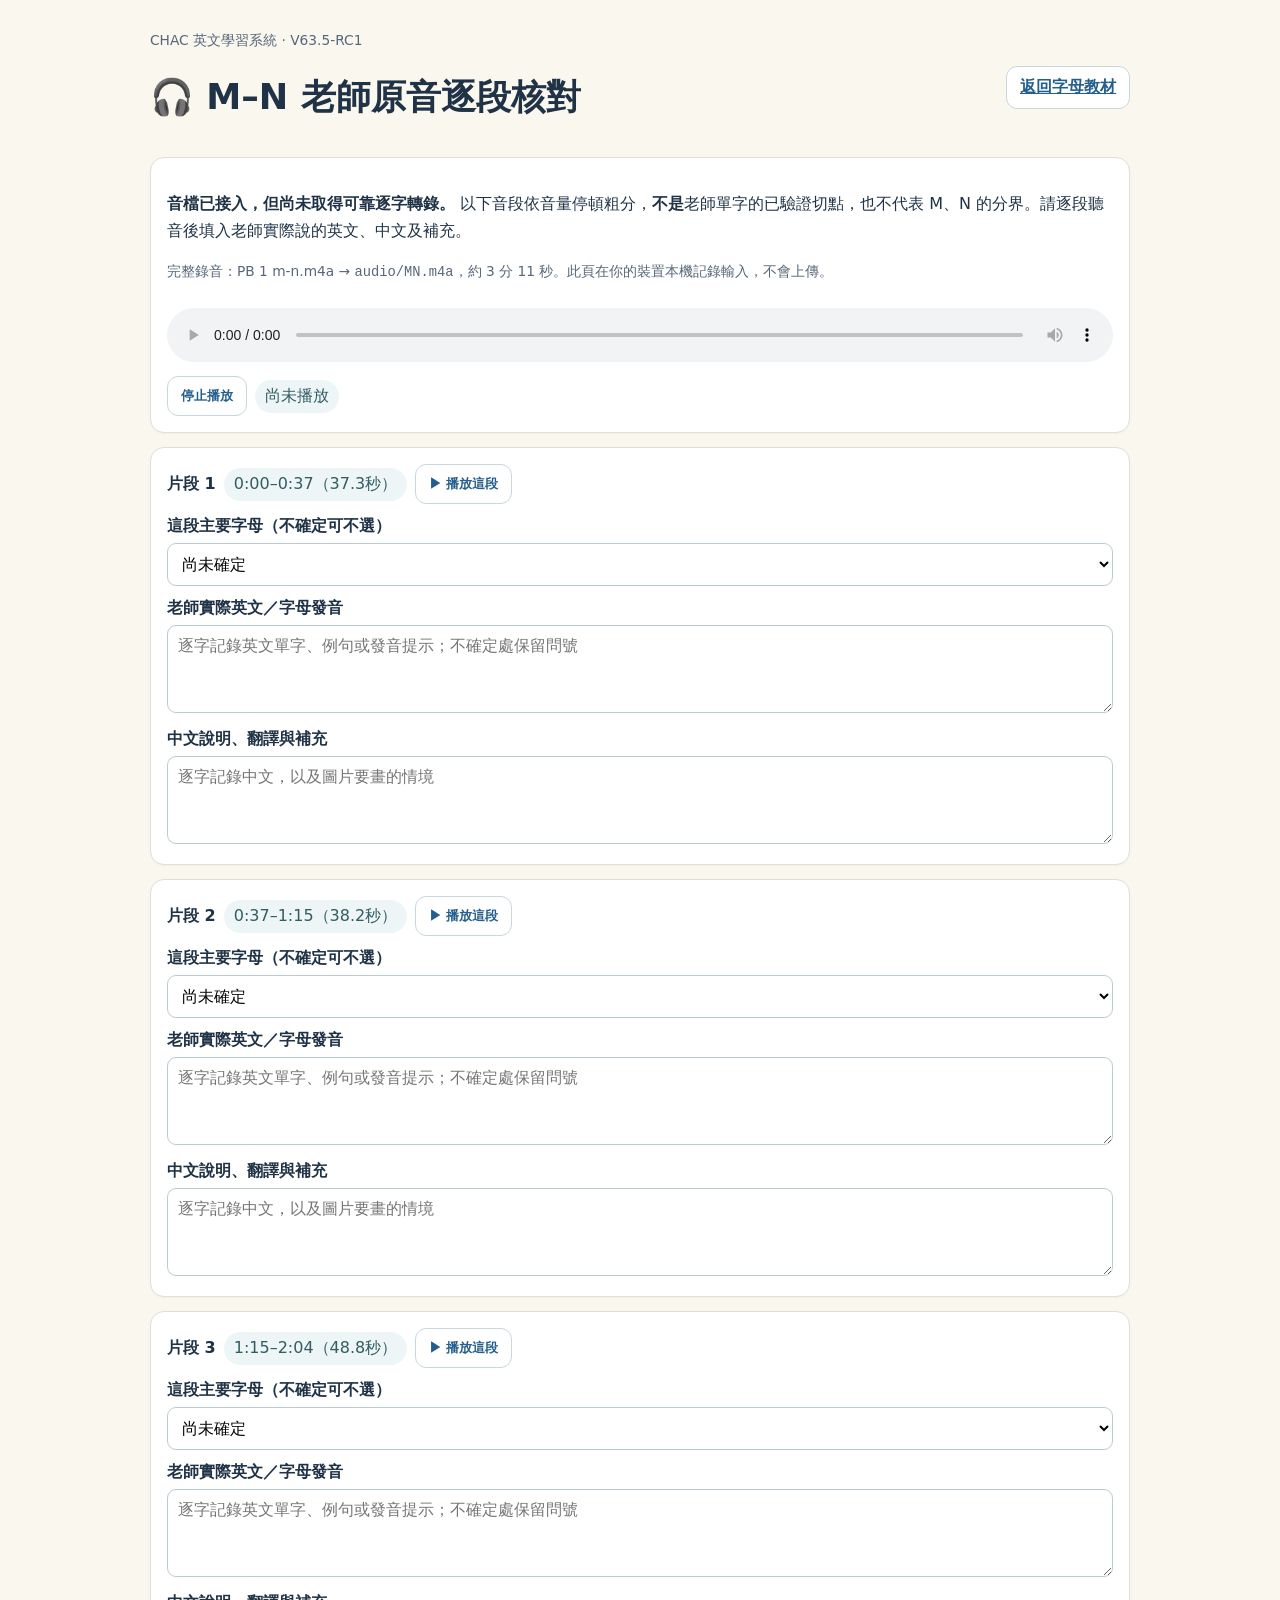
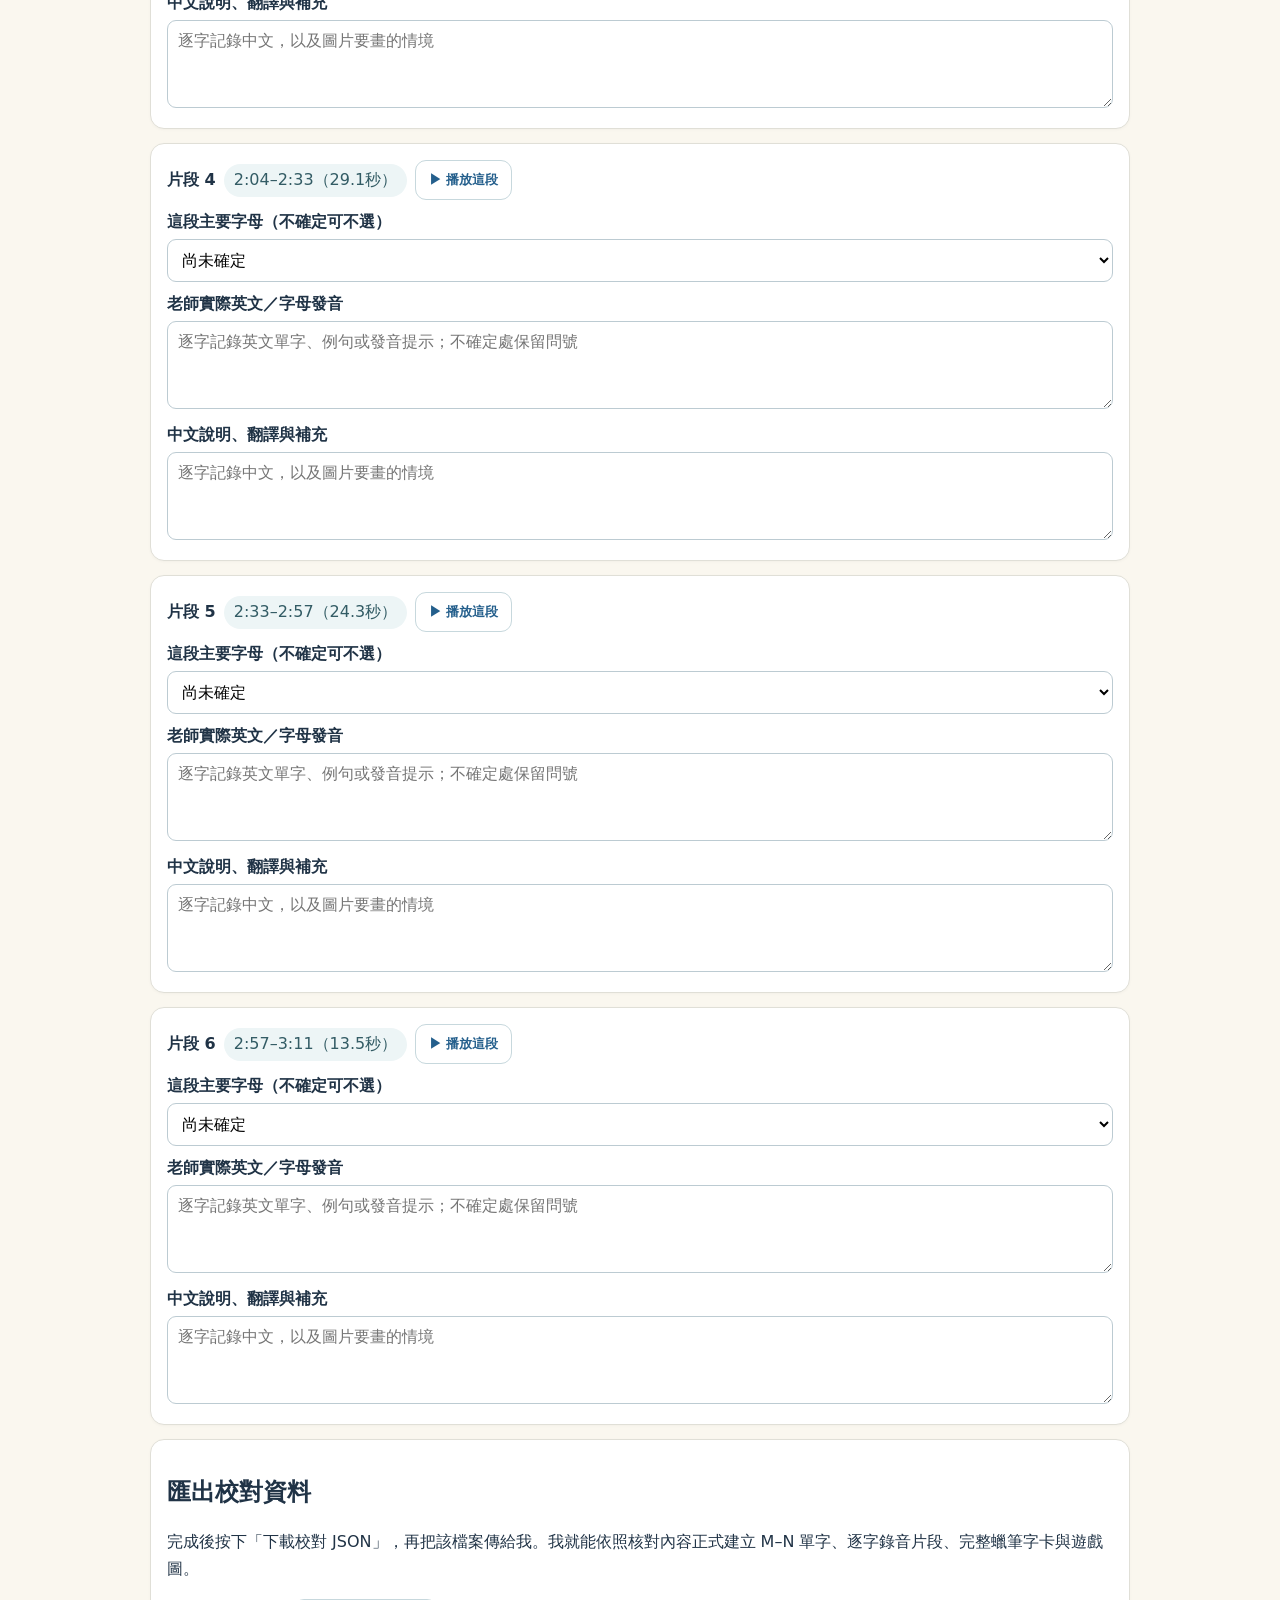
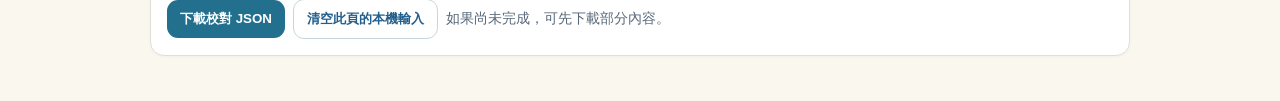
==== commit 75183b39: "Add files via upload" ====
--- a/mn-review.html
+++ b/mn-review.html
@@ -1,19 +1,25 @@
-<!doctype html>
-<html lang="zh-Hant"><head><meta charset="utf-8"><meta name="viewport" content="width=device-width,initial-scale=1"><title>CHAC V63.9｜M–N 原始錄音核對</title>
-<style>body{font-family:system-ui,'Noto Sans TC',sans-serif;background:#f6f7f8;color:#24334a;margin:auto;max-width:760px;padding:22px 16px;line-height:1.7}h1{font-size:24px}a,button{color:#15569b}audio{display:block;width:100%;margin:20px 0}button{padding:9px 12px;margin:3px;border:1px solid #bbc8d6;border-radius:10px;background:white;cursor:pointer}.note{background:#fff7e9;border:1px solid #eed7a6;padding:14px;border-radius:12px}textarea{width:100%;height:160px;font:inherit;box-sizing:border-box;border:1px solid #bbc8d6;border-radius:10px;padding:12px}small{color:#61718a}</style></head>
-<body><p><a href="index.html">← 返回 A–N 字母課程</a></p><h1>M–N 老師原始錄音（待轉錄）</h1>
-<div class="note"><strong>重要：這份錄音尚未得到可靠的逐字轉錄。</strong> 舊版 M–N 的 monkey／moon 等十個單字、短句及對應切點均屬推測，不能作為老師實際教學內容的證據。這裡只播放未改動的原始音檔，不再顯示猜測圖片或配對。</div>
-<audio id="record" controls preload="metadata"><source src="audio/MN.m4a" type="audio/mp4">瀏覽器不支援音檔播放。</audio>
-<p>跳轉原音大致位置（只分時間，不判定詞語）：</p>
-<div id="jump"></div>
-<h2>錄音核對備註（非自動轉錄）</h2><p><small>若你聽出單字或例句，可記在這裡；儲存只發生在此瀏覽器，不會更動正式教材。工具無法自行判斷聲音內容。</small></p>
-<textarea id="notes" aria-label="原音備註" placeholder="依實際聽到的內容記錄，不必照舊字卡順序"></textarea>
-<p><button id="save">儲存本機備註</button><button id="export">下載備註文字檔</button></p><p id="msg" role="status"></p>
-<script>
-const a=document.querySelector('#record'),j=document.querySelector('#jump'),n=document.querySelector('#notes'),msg=document.querySelector('#msg');
-for(let s=0;s<=180;s+=15){const b=document.createElement('button');b.textContent=Math.floor(s/60)+':'+String(s%60).padStart(2,'0');b.onclick=()=>{a.currentTime=s;a.play().catch(()=>{msg.textContent='播放未啟動。請先按播放器上的播放鍵。'})};j.appendChild(b)}
-const key='chac-v638-mn-raw-audio-notes';try{n.value=localStorage.getItem(key)||''}catch(e){}
-document.querySelector('#save').onclick=()=>{try{localStorage.setItem(key,n.value);msg.textContent='備註已儲存在這台裝置'}catch(e){msg.textContent='儲存失敗，請使用下載備註'}};
-document.querySelector('#export').onclick=()=>{const blob=new Blob(['M–N 原音人工備註（非自動轉錄）\n\n'+n.value],{type:'text/plain;charset=utf-8'});const url=URL.createObjectURL(blob),e=document.createElement('a');e.href=url;e.download='CHAC_MN_原音核對備註.txt';e.click();setTimeout(()=>URL.revokeObjectURL(url),1000)};
-a.addEventListener('error',()=>msg.textContent='音檔讀取失敗，請確認 GitHub 內有 audio/MN.m4a');
-</script></body></html>+<!doctype html><html lang="zh-Hant"><head><meta charset="utf-8"><meta name="viewport" content="width=device-width,initial-scale=1"><title>CHAC M–N 老師原音逐段核對</title><style>
+:root{font-family:ui-sans-serif,system-ui,"Noto Sans TC",sans-serif;color:#203346;background:#faf7ef}
+*{box-sizing:border-box}body{margin:0;padding:clamp(14px,3vw,32px)}main{max-width:980px;margin:auto}h1{font-size:clamp(1.5rem,4vw,2.2rem);line-height:1.3}.muted{color:#576779}.header{display:flex;justify-content:space-between;align-items:center;flex-wrap:wrap;gap:12px}a,button{color:#245f8c}button,.link{background:#fff;border:1px solid #c7d8dd;border-radius:11px;padding:10px 13px;cursor:pointer;font-weight:600}button:hover{background:#e8f4f7}.primary{background:#236f8e;color:#fff;border:0}section{background:#fff;border:1px solid #e0dfd7;border-radius:14px;margin:14px 0;padding:16px;box-shadow:0 1px 3px #00000008}audio{width:100%;margin:10px 0}.row{display:flex;gap:8px;flex-wrap:wrap;align-items:center}.small{font-size:.86rem}label{display:block;margin:12px 0 6px;font-weight:650}textarea,input,select{border:1px solid #bccbd2;border-radius:9px;background:#fff;padding:10px;font:inherit;width:100%}textarea{resize:vertical;min-height:88px}.chip{border-radius:100px;background:#edf5f6;padding:6px 10px;color:#335c65}hr{border:0;border-top:1px solid #e7e7e7;margin:18px 0}p{line-height:1.7}</style></head><body><main>
+<div class="header"><div><div class="small muted">CHAC 英文學習系統 · V63.5-RC1</div><h1>🎧 M–N 老師原音逐段核對</h1></div><a class="link" href="index.html">返回字母教材</a></div>
+<section><p><strong>音檔已接入，但尚未取得可靠逐字轉錄。</strong> 以下音段依音量停頓粗分，<strong>不是</strong>老師單字的已驗證切點，也不代表 M、N 的分界。請逐段聽音後填入老師實際說的英文、中文及補充。</p><p class="muted small">完整錄音：PB 1 m-n.m4a → <code>audio/MN.m4a</code>，約 3 分 11 秒。此頁在你的裝置本機記錄輸入，不會上傳。</p><audio id="player" controls preload="metadata" src="audio/MN.m4a"></audio><div class="row"><button type="button" id="stop">停止播放</button><span id="status" role="status" class="chip">尚未播放</span></div></section>
+<div id="clips"></div>
+<section><h2>匯出校對資料</h2><p>完成後按下「下載校對 JSON」，再把該檔案傳給我。我就能依照核對內容正式建立 M–N 單字、逐字錄音片段、完整蠟筆字卡與遊戲圖。</p><div class="row"><button type="button" id="export" class="primary">下載校對 JSON</button><button type="button" id="clear">清空此頁的本機輸入</button><span class="small muted">如果尚未完成，可先下載部分內容。</span></div></section>
+</main><script>
+(()=>{'use strict';
+const ranges=[[0, 37.3], [37.3, 75.5], [75.5, 124.3], [124.3, 153.4], [153.4, 177.65], [177.65, 191.125]];
+const audio=document.getElementById('player'), container=document.getElementById('clips'), status=document.getElementById('status');
+let activeEnd=null;let source=[];const storeKey='chac-mn-review-v1';
+try{source=JSON.parse(localStorage.getItem(storeKey)||'[]')}catch{}
+const fmt=s=>`${Math.floor(s/60)}:${String(Math.floor(s%60)).padStart(2,'0')}`;
+const esc=s=>String(s).replace(/[&<>\"']/g,c=>({'&':'&amp;','<':'&lt;','>':'&gt;','\"':'&quot;',"'":'&#39;'}[c]));
+container.innerHTML=ranges.map(([start,end],i)=>`<section><div class="row"><strong>片段 ${i+1}</strong><span class="chip">${fmt(start)}–${fmt(end)}（${(end-start).toFixed(1)}秒）</span><button type="button" data-play="${i}">▶ 播放這段</button></div><label for="letter${i}">這段主要字母（不確定可不選）</label><select id="letter${i}" data-field="letter" data-index="${i}"><option value="">尚未確定</option><option>M</option><option>N</option><option value="mixed">跨字母／其他</option></select><label for="en${i}">老師實際英文／字母發音</label><textarea id="en${i}" data-field="english" data-index="${i}" placeholder="逐字記錄英文單字、例句或發音提示；不確定處保留問號"></textarea><label for="zh${i}">中文說明、翻譯與補充</label><textarea id="zh${i}" data-field="chinese" data-index="${i}" placeholder="逐字記錄中文，以及圖片要畫的情境"></textarea></section>`).join('');
+function save(){const items=ranges.map(([start,end],i)=>({index:i+1,start,end,letter:document.getElementById(`letter${i}`).value,english:document.getElementById(`en${i}`).value.trim(),chinese:document.getElementById(`zh${i}`).value.trim()})); try{localStorage.setItem(storeKey,JSON.stringify(items))}catch{}return items}
+for(const [i,d] of (source||[]).entries()){if(i>=ranges.length)break;for(const k of ['letter','english','chinese']){const id=(k==='letter'?'letter':k==='english'?'en':'zh')+i; const el=document.getElementById(id);if(el)el.value=d[k]||''}}
+container.addEventListener('input',save);container.addEventListener('change',save);
+container.addEventListener('click',e=>{const button=e.target.closest('[data-play]');if(!button)return;const idx=Number(button.dataset.play),[start,end]=ranges[idx];activeEnd=end;audio.currentTime=start;audio.play().then(()=>{status.textContent=`正在播放片段 ${idx+1}`}).catch(()=>{status.textContent='請先按播放器播放，或檢查錄音檔有沒有上傳'})});
+audio.addEventListener('timeupdate',()=>{if(activeEnd!==null&&audio.currentTime>=activeEnd){audio.pause();activeEnd=null;status.textContent='片段播放完成'}});
+document.getElementById('stop').onclick=()=>{audio.pause();activeEnd=null;status.textContent='已停止播放'};
+document.getElementById('export').onclick=()=>{const payload={schema:'chac-mn-review-v1',recording:'audio/MN.m4a',durationSeconds:191.125,status:'manual-review',note:'時間是按音量停頓粗分，並非正式單字切點',segments:save()};const blob=new Blob([JSON.stringify(payload,null,2)],{type:'application/json'});const url=URL.createObjectURL(blob),a=document.createElement('a');a.href=url;a.download='CHAC_MN_人工校對記錄.json';a.click();setTimeout(()=>URL.revokeObjectURL(url),1000)};
+document.getElementById('clear').onclick=()=>{if(!confirm('確定清空本頁所有文字嗎？'))return;for(const e of container.querySelectorAll('textarea,select'))e.value='';save()};
+})();</script></body></html>
